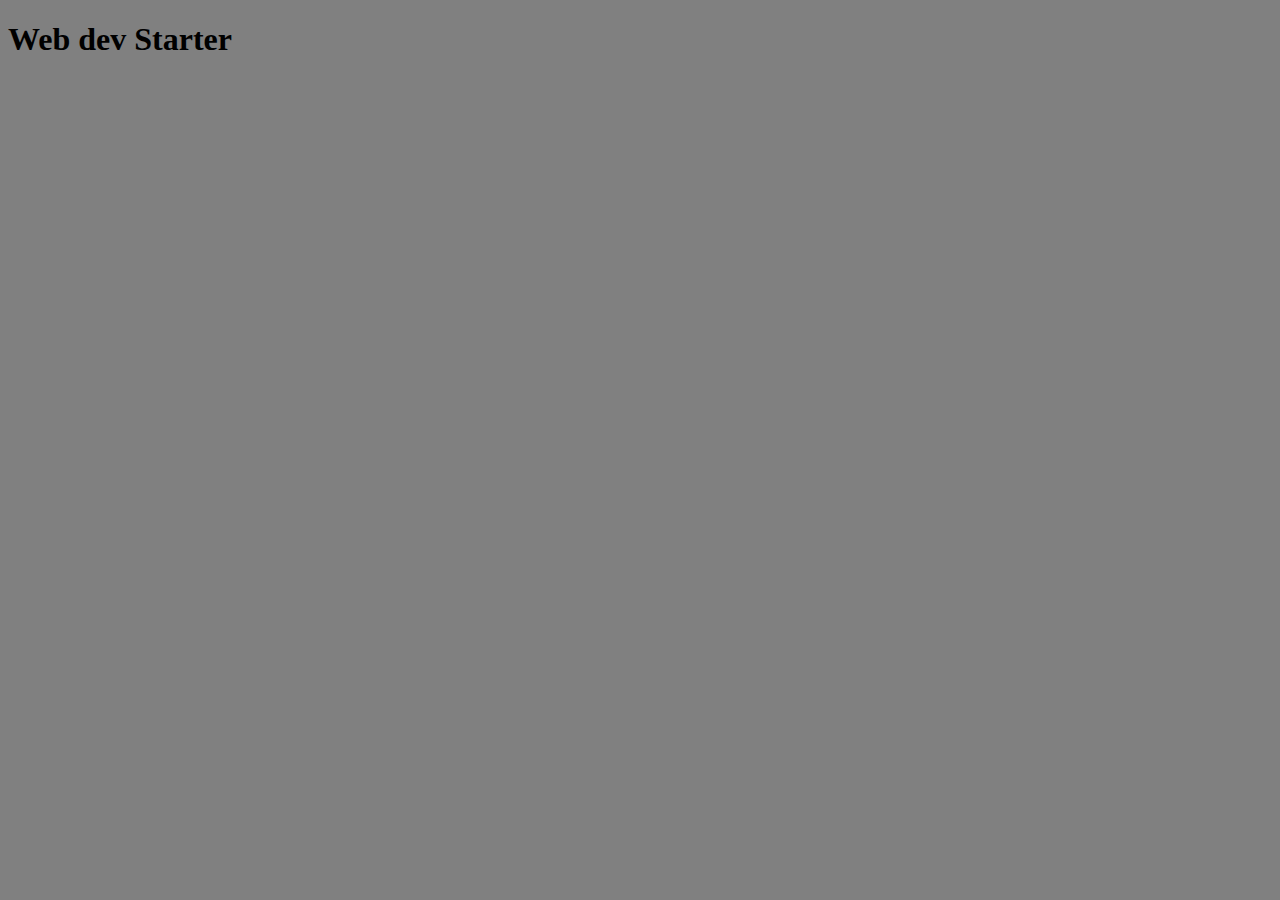
==== index.html @ c0913a9a "Initial commit" ====
<!DOCTYPE html>


<html lang="en">
<head>
    <meta charset="UTF-8">
    <meta name="viewport" content="width=device-width, initial-scale=1.0">
    <title>Web Dev Starter</title>
    <!-- Stylesheet -->
     <link rel="stylesheet" href="style.css">
     <!-- Faviocns -->
     <link rel="icon" type="image/png" href="/favicons/favicon-48x48.png" sizes="48x48" />
     <link rel="icon" type="image/svg+xml" href="/favicons/favicon.svg" />
     <link rel="shortcut icon" href="/favicons/favicon.ico" />
     <link rel="apple-touch-icon" sizes="180x180" href="/favicons/apple-touch-icon.png" />
     <meta name="apple-mobile-web-app-title" content="WebDevStarter" />
     <link rel="manifest" href="/favicons/site.webmanifest" />
     <!-- javaScript -->
        <script src="script.js"></script>
        </script>

 <body>
    <h1>Web dev Starter</h1>     
</body>
</html>
---- style.css ----
body{

    background: gray;
    
}
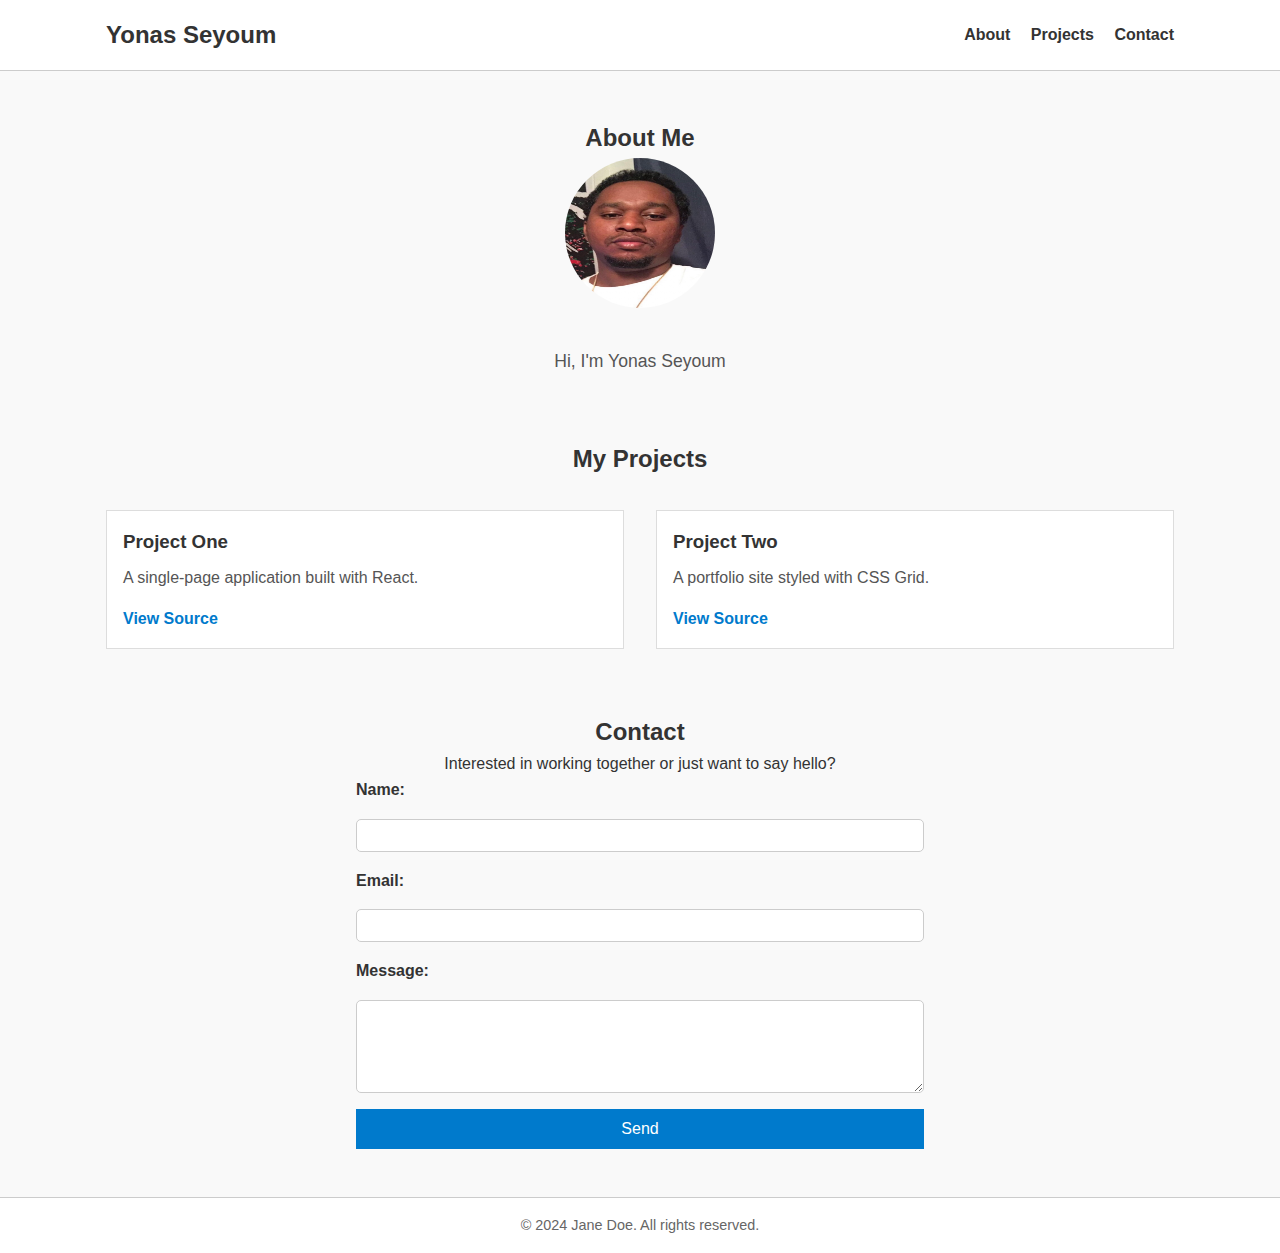
==== commit e041ce00: "first push" ====
--- a/index.html
+++ b/index.html
@@ -1,25 +1,69 @@
 <!DOCTYPE html>
-
-
 <html lang="en">
 <head>
-    <meta charset="UTF-8">
-    <meta name="viewport" content="width=device-width, initial-scale=1.0">
-    <title>Web Dev Starter</title>
-    <!-- Stylesheet -->
-     <link rel="stylesheet" href="style.css">
-     <!-- Faviocns -->
-     <link rel="icon" type="image/png" href="/favicons/favicon-48x48.png" sizes="48x48" />
-     <link rel="icon" type="image/svg+xml" href="/favicons/favicon.svg" />
-     <link rel="shortcut icon" href="/favicons/favicon.ico" />
-     <link rel="apple-touch-icon" sizes="180x180" href="/favicons/apple-touch-icon.png" />
-     <meta name="apple-mobile-web-app-title" content="WebDevStarter" />
-     <link rel="manifest" href="/favicons/site.webmanifest" />
-     <!-- javaScript -->
-        <script src="script.js"></script>
-        </script>
+  <meta charset="UTF-8" />
+  <meta name="viewport" content="width=device-width, initial-scale=1.0"/>
+  <title>My Personal Site</title>
+  <link href="style.css" rel="stylesheet" />
 
- <body>
-    <h1>Web dev Starter</h1>     
+</head>
+<body>
+  <header>
+    <nav>
+      <h1>Yonas Seyoum</h1>
+      <ul>
+        <li><a href="#about">About</a></li>
+        <li><a href="#work">Projects</a></li>
+        <li><a href="#contact">Contact</a></li>
+      </ul>
+    </nav>
+  </header>
+
+  <main>
+    <section id="about">
+      <h2>About Me</h2>
+      <img src="pic.jpeg" alt="Portrait" class="profile-pic"/>
+      <p>
+        Hi, I'm Yonas Seyoum
+      </p>
+    </section>
+
+    <section id="work">
+      <h2>My Projects</h2>
+      <div class="projects-grid">
+        <article class="project">
+          <h3>Project One</h3>
+          <p>A single-page application built with React.</p>
+          <a href="https://github.com/janedoe/project-one">View Source</a>
+        </article>
+        <article class="project">
+          <h3>Project Two</h3>
+          <p>A portfolio site styled with CSS Grid.</p>
+          <a href="https://github.com/janedoe/project-two">View Source</a>
+        </article>
+      </div>
+    </section>
+
+    <section id="contact">
+      <h2>Contact</h2>
+      <p>Interested in working together or just want to say hello?</p>
+      <form action="https://example.com/submit-form" method="POST">
+        <label for="name">Name:</label>
+        <input type="text" id="name" name="name" required/>
+
+        <label for="email">Email:</label>
+        <input type="email" id="email" name="email" required/>
+
+        <label for="message">Message:</label>
+        <textarea id="message" name="message" rows="5" required></textarea>
+
+        <button type="submit">Send</button>
+      </form>
+    </section>
+  </main>
+
+  <footer>
+    <p>© 2024 Jane Doe. All rights reserved.</p>
+  </footer>
 </body>
-</html>+</html>
--- a/style.css
+++ b/style.css
@@ -1,5 +1,188 @@
-body{
-
-    background: gray;
-    
-}+/* Global reset and base styling */
+* {
+    box-sizing: border-box;
+    margin: 0;
+    padding: 0;
+  }
+  
+  body {
+    font-family: Arial, sans-serif;
+    color: #333;
+    background: #f9f9f9;
+    line-height: 1.6;
+  }
+  
+  /* Header and Navigation */
+  header {
+    background: #fff;
+    border-bottom: 1px solid #ccc;
+  }
+  
+  nav {
+    display: flex;
+    justify-content: space-between;
+    align-items: center;
+    max-width: 1100px;
+    margin: 0 auto;
+    padding: 1rem;
+  }
+  
+  nav h1 {
+    font-size: 1.5rem;
+    font-weight: bold;
+  }
+  
+  nav ul {
+    list-style: none;
+  }
+  
+  nav ul li {
+    display: inline-block;
+    margin-left: 1rem;
+  }
+  
+  nav a {
+    text-decoration: none;
+    color: #333;
+    font-weight: bold;
+  }
+  
+  nav a:hover {
+    color: #007ACC;
+  }
+  
+  /* About Section */
+  #about {
+    max-width: 800px;
+    margin: 2rem auto;
+    text-align: center;
+    padding: 1rem;
+  }
+  
+  #about .profile-pic {
+    width: 150px;
+    height: 150px;
+    border-radius: 50%;
+    margin-bottom: 1rem;
+  }
+  
+  #about p {
+    font-size: 1.1rem;
+    margin-top: 1rem;
+    color: #555;
+  }
+  
+  /* Projects Section */
+  #work {
+    max-width: 1100px;
+    margin: 2rem auto;
+    padding: 1rem;
+  }
+  
+  #work h2 {
+    text-align: center;
+    margin-bottom: 2rem;
+  }
+  
+  .projects-grid {
+    display: grid;
+    grid-template-columns: repeat(auto-fit, minmax(250px, 1fr));
+    gap: 2rem;
+  }
+  
+  .project {
+    background: #fff;
+    border: 1px solid #ddd;
+    padding: 1rem;
+    transition: transform 0.2s;
+  }
+  
+  .project:hover {
+    transform: translateY(-5px);
+  }
+  
+  .project h3 {
+    margin-bottom: 0.5rem;
+  }
+  
+  .project p {
+    margin-bottom: 1rem;
+    color: #555;
+  }
+  
+  .project a {
+    text-decoration: none;
+    color: #007ACC;
+    font-weight: bold;
+  }
+  
+  /* Contact Section */
+  #contact {
+    max-width: 600px;
+    margin: 2rem auto;
+    padding: 1rem;
+    text-align: center;
+  }
+  
+  #contact form {
+    display: flex;
+    flex-direction: column;
+    gap: 1rem;
+  }
+  
+  #contact label {
+    text-align: left;
+    font-weight: bold;
+  }
+  
+  #contact input,
+  #contact textarea {
+    padding: 0.5rem;
+    border: 1px solid #ccc;
+    border-radius: 5px;
+  }
+  
+  #contact button {
+    padding: 0.7rem;
+    border: none;
+    background: #007ACC;
+    color: #fff;
+    font-size: 1rem;
+    cursor: pointer;
+  }
+  
+  #contact button:hover {
+    background: #005ea2;
+  }
+  
+  /* Footer */
+  footer {
+    text-align: center;
+    padding: 1rem;
+    background: #fff;
+    border-top: 1px solid #ccc;
+    margin-top: 2rem;
+  }
+  
+  footer p {
+    font-size: 0.9rem;
+    color: #666;
+  }
+  
+  /* Responsive Adjustments */
+  @media (max-width: 600px) {
+    nav ul li {
+      display: block;
+      margin: 0.5rem 0;
+    }
+  
+    #about .profile-pic {
+      width: 100px;
+      height: 100px;
+    }
+  
+    #contact form {
+      gap: 0.5rem;
+    }
+  }
+  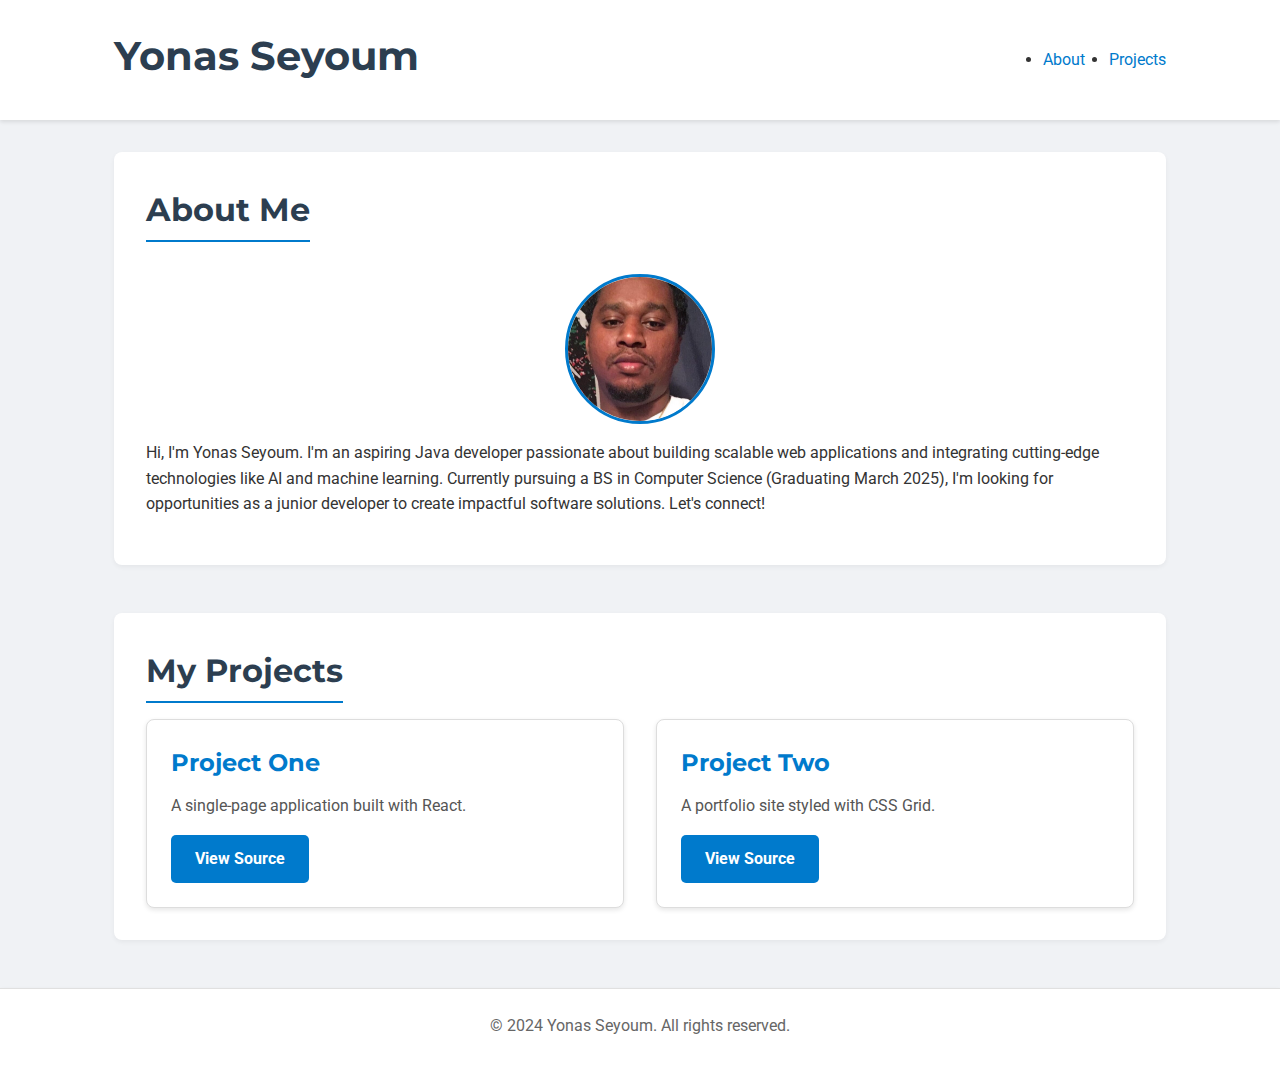
==== commit c5b88c10: "updatedHtml" ====
--- a/index.html
+++ b/index.html
@@ -3,18 +3,261 @@
 <head>
   <meta charset="UTF-8" />
   <meta name="viewport" content="width=device-width, initial-scale=1.0"/>
-  <title>My Personal Site</title>
-  <link href="style.css" rel="stylesheet" />
-
+  <title>Yonas Seyoum - Portfolio</title>
+  
+  <!-- Embedded CSS -->
+  <style>
+    /* Import Google Fonts */
+    @import url('https://fonts.googleapis.com/css2?family=Roboto:wght@400;700&family=Montserrat:wght@700&display=swap');
+
+    /* Global Reset and Base Styling */
+    * {
+      box-sizing: border-box;
+      margin: 0;
+      padding: 0;
+    }
+    
+    body {
+      font-family: 'Roboto', sans-serif;
+      color: #333;
+      background: #f0f2f5;
+      line-height: 1.6;
+    }
+
+    /* Typography and Color Scheme */
+    h1, h2, h3 {
+      font-family: 'Montserrat', sans-serif;
+      color: #2c3e50;
+    }
+
+    h1 {
+      font-size: 2.5rem;
+      margin-bottom: 0.5rem;
+    }
+
+    h2 {
+      font-size: 2rem;
+      margin-bottom: 1rem;
+      border-bottom: 2px solid #007ACC;
+      display: inline-block;
+      padding-bottom: 0.3rem;
+    }
+
+    h3 {
+      font-size: 1.5rem;
+      margin-bottom: 0.7rem;
+      color: #007ACC;
+    }
+
+    a {
+      color: #007ACC;
+      transition: color 0.3s ease;
+      text-decoration: none;
+    }
+
+    a:hover {
+      color: #005fa3;
+    }
+
+    /* Layout Enhancements */
+    header, footer {
+      background: #fff;
+      padding: 1.5rem 0;
+      box-shadow: 0 2px 4px rgba(0, 0, 0, 0.1);
+    }
+
+    nav {
+      display: flex;
+      justify-content: space-between;
+      align-items: center;
+      max-width: 1100px;
+      margin: 0 auto;
+      padding: 0 1.5rem;
+    }
+
+    #nav-toggle {
+      display: none;
+      background: none;
+      border: none;
+      font-size: 1.5rem;
+      cursor: pointer;
+      color: #007ACC;
+    }
+
+    nav ul {
+      display: flex;
+      gap: 1.5rem;
+    }
+
+    main {
+      max-width: 1100px;
+      margin: 2rem auto;
+      padding: 0 1.5rem;
+    }
+
+    section {
+      margin-bottom: 3rem;
+      background: #fff;
+      padding: 2rem;
+      border-radius: 8px;
+      box-shadow: 0 2px 5px rgba(0,0,0,0.05);
+    }
+
+    footer {
+      border-top: 1px solid #e0e0e0;
+      text-align: center;
+      font-size: 0.9rem;
+      color: #666;
+    }
+
+    /* Visual Hierarchy and Spacing */
+    p {
+      font-size: 1rem;
+      margin-bottom: 1rem;
+    }
+
+    .profile-pic {
+      width: 150px;
+      height: 150px;
+      border-radius: 50%;
+      object-fit: cover;
+      border: 3px solid #007ACC;
+      margin: 1rem auto;
+      display: block;
+      transition: transform 0.3s ease;
+    }
+
+    .profile-pic:hover {
+      transform: scale(1.05);
+    }
+
+    .projects-grid {
+      display: grid;
+      grid-template-columns: repeat(auto-fit, minmax(280px, 1fr));
+      gap: 2rem;
+    }
+
+    .project {
+      background: #fff;
+      border: 1px solid #ddd;
+      padding: 1.5rem;
+      border-radius: 8px;
+      box-shadow: 0 2px 5px rgba(0,0,0,0.1);
+      transition: transform 0.3s ease, box-shadow 0.3s ease;
+    }
+
+    .project:hover {
+      transform: translateY(-5px);
+      box-shadow: 0 4px 10px rgba(0,0,0,0.15);
+    }
+
+    .project p {
+      margin-bottom: 1rem;
+      color: #555;
+    }
+
+    /* Interactive Elements */
+    button, .project a {
+      display: inline-block;
+      padding: 0.7rem 1.5rem;
+      background: #007ACC;
+      color: #fff;
+      border: none;
+      border-radius: 5px;
+      text-decoration: none;
+      font-weight: bold;
+      cursor: pointer;
+      transition: background 0.3s ease, transform 0.3s ease;
+    }
+
+    button:hover, .project a:hover {
+      background: #005fa3;
+      transform: scale(1.05);
+    }
+
+    /* Form Elements */
+    input, textarea {
+      width: 100%;
+      padding: 0.8rem;
+      border: 1px solid #ccc;
+      border-radius: 5px;
+      font-size: 1rem;
+      transition: border-color 0.3s ease;
+    }
+
+    input:focus, textarea:focus {
+      border-color: #007ACC;
+      outline: none;
+    }
+
+    /* Additional Enhancements */
+    html {
+      scroll-behavior: smooth;
+    }
+
+    /* Responsive Design Improvements */
+
+    /* Navigation Toggle for Mobile */
+    @media (max-width: 768px) {
+      nav ul {
+        flex-direction: column;
+        align-items: center;
+        display: none;
+        width: 100%;
+      }
+
+      nav ul.open {
+        display: flex;
+      }
+
+      #nav-toggle {
+        display: block;
+      }
+
+      .projects-grid {
+        grid-template-columns: 1fr;
+      }
+    }
+
+    /* Adjust Font Sizes on Smaller Screens */
+    @media (max-width: 600px) {
+      h1 {
+        font-size: 2rem;
+      }
+
+      h2 {
+        font-size: 1.75rem;
+      }
+
+      h3 {
+        font-size: 1.3rem;
+      }
+
+      button, .project a {
+        padding: 0.6rem 1.2rem;
+        font-size: 0.9rem;
+      }
+
+      main {
+        margin: 1rem;
+        padding: 0 1rem;
+      }
+
+      section {
+        padding: 1rem;
+      }
+    }
+  </style>
 </head>
 <body>
   <header>
     <nav>
       <h1>Yonas Seyoum</h1>
+      <button id="nav-toggle" aria-label="Toggle navigation">&#9776;</button> <!-- Hamburger Icon -->
       <ul>
         <li><a href="#about">About</a></li>
         <li><a href="#work">Projects</a></li>
-        <li><a href="#contact">Contact</a></li>
+        <!-- Removed Contact link as per previous instructions -->
       </ul>
     </nav>
   </header>
@@ -22,9 +265,9 @@
   <main>
     <section id="about">
       <h2>About Me</h2>
-      <img src="pic.jpeg" alt="Portrait" class="profile-pic"/>
+      <img src="pic.jpeg" alt="Portrait of Yonas Seyoum" class="profile-pic"/>
       <p>
-        Hi, I'm Yonas Seyoum
+        Hi, I'm Yonas Seyoum. I'm an aspiring Java developer passionate about building scalable web applications and integrating cutting-edge technologies like AI and machine learning. Currently pursuing a BS in Computer Science (Graduating March 2025), I'm looking for opportunities as a junior developer to create impactful software solutions. Let's connect!
       </p>
     </section>
 
@@ -41,29 +284,25 @@
           <p>A portfolio site styled with CSS Grid.</p>
           <a href="https://github.com/janedoe/project-two">View Source</a>
         </article>
+        <!-- Add more projects as needed -->
       </div>
     </section>
-
-    <section id="contact">
-      <h2>Contact</h2>
-      <p>Interested in working together or just want to say hello?</p>
-      <form action="https://example.com/submit-form" method="POST">
-        <label for="name">Name:</label>
-        <input type="text" id="name" name="name" required/>
-
-        <label for="email">Email:</label>
-        <input type="email" id="email" name="email" required/>
-
-        <label for="message">Message:</label>
-        <textarea id="message" name="message" rows="5" required></textarea>
-
-        <button type="submit">Send</button>
-      </form>
-    </section>
   </main>
 
   <footer>
-    <p>© 2024 Jane Doe. All rights reserved.</p>
+    <p>© 2024 Yonas Seyoum. All rights reserved.</p>
   </footer>
+
+  <!-- Responsive Navigation Toggle Script -->
+  <script>
+    document.addEventListener('DOMContentLoaded', () => {
+      const navToggle = document.getElementById('nav-toggle');
+      const navUl = document.querySelector('nav ul');
+
+      navToggle.addEventListener('click', () => {
+        navUl.classList.toggle('open');
+      });
+    });
+  </script>
 </body>
 </html>
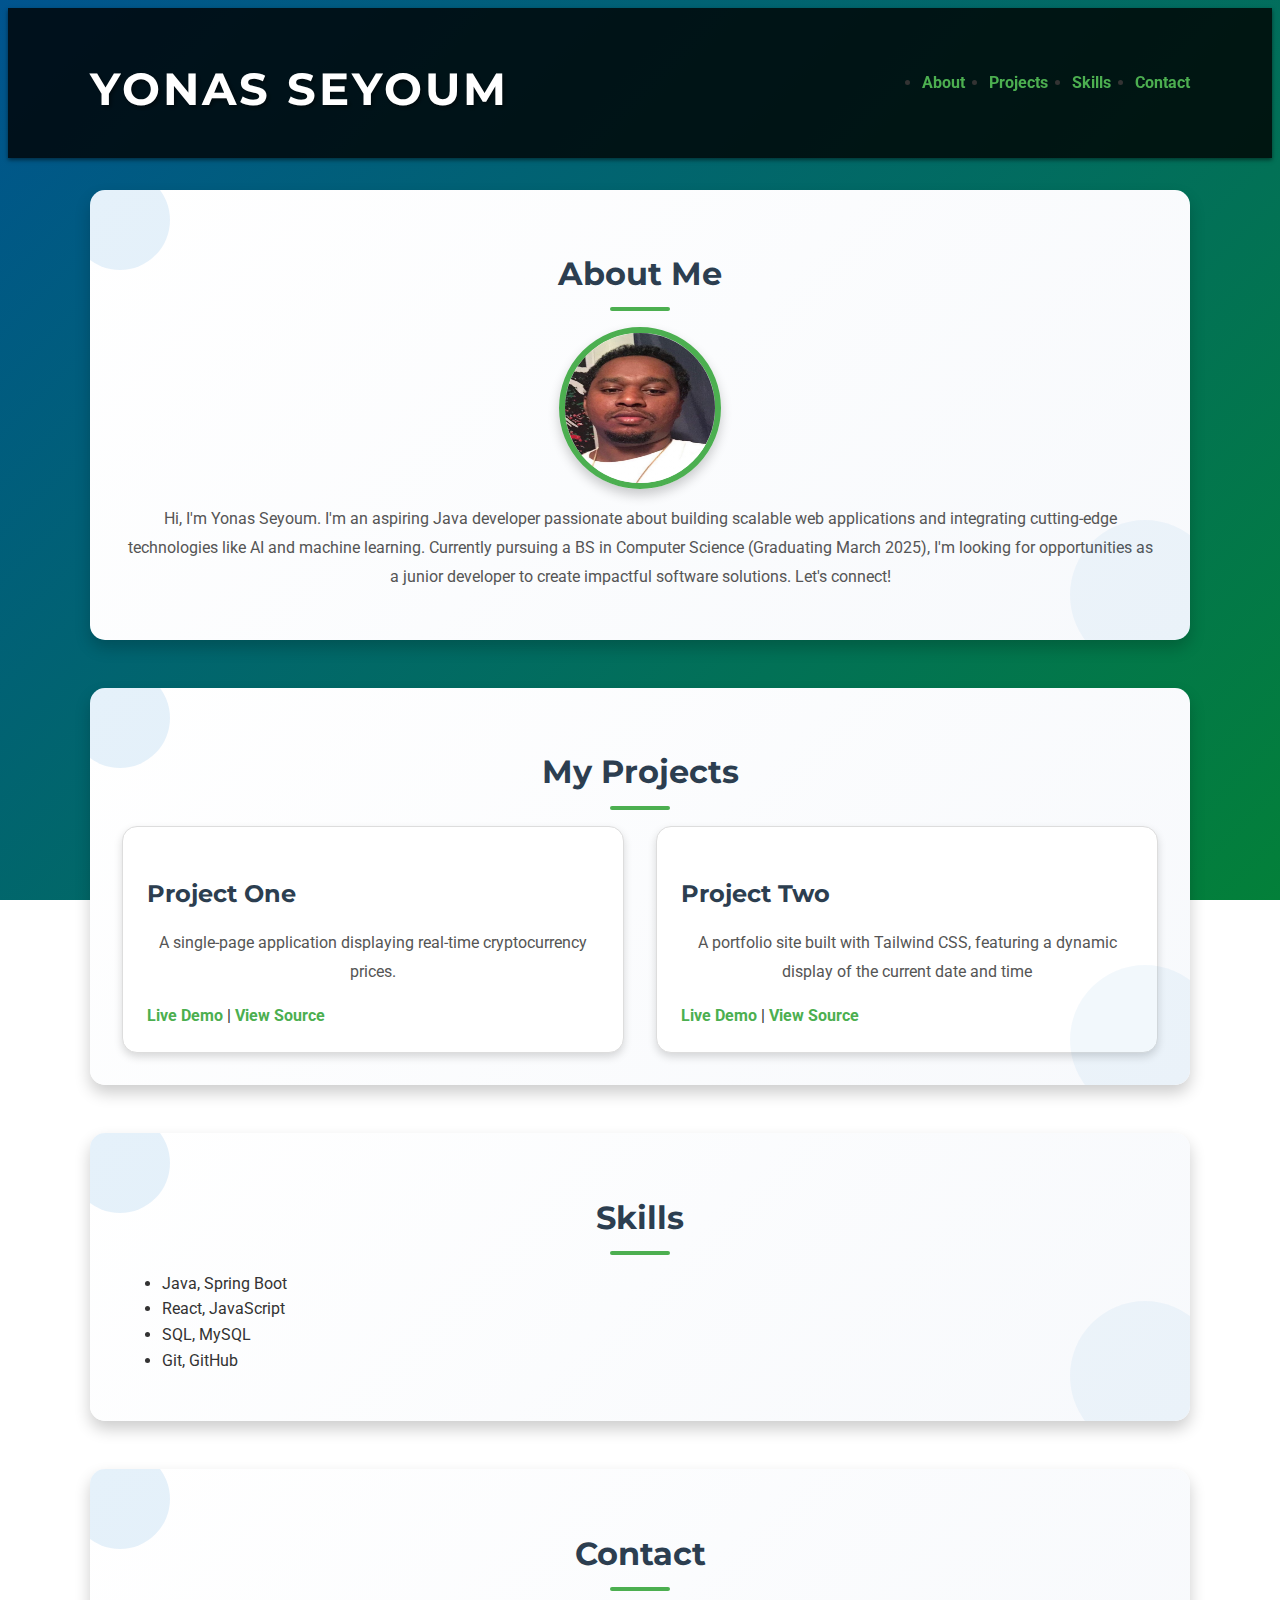
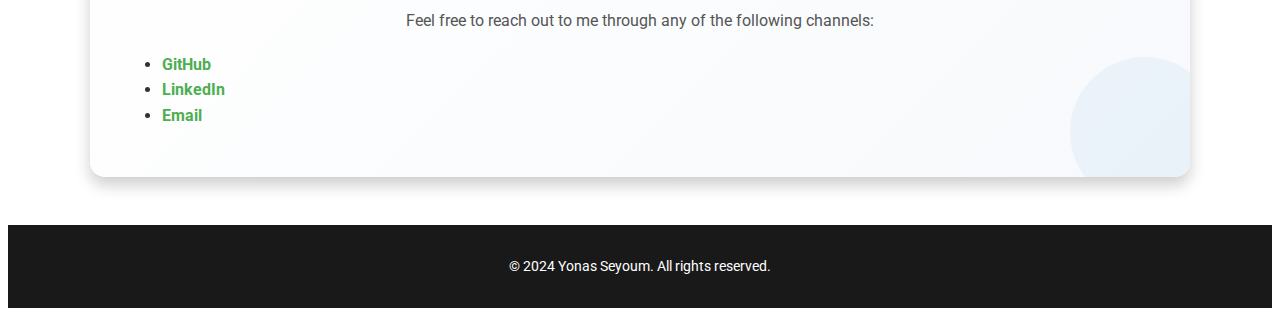
==== commit ab9a2b9d: "fixed" ====
--- a/index.html
+++ b/index.html
@@ -2,262 +2,21 @@
 <html lang="en">
 <head>
   <meta charset="UTF-8" />
-  <meta name="viewport" content="width=device-width, initial-scale=1.0"/>
+  <meta name="viewport" content="width=device-width, initial-scale=1.0" />
+  <meta name="description" content="Portfolio of Yonas Seyoum, aspiring Java developer. Explore my projects and professional journey." />
   <title>Yonas Seyoum - Portfolio</title>
-  
-  <!-- Embedded CSS -->
-  <style>
-    /* Import Google Fonts */
-    @import url('https://fonts.googleapis.com/css2?family=Roboto:wght@400;700&family=Montserrat:wght@700&display=swap');
-
-    /* Global Reset and Base Styling */
-    * {
-      box-sizing: border-box;
-      margin: 0;
-      padding: 0;
-    }
-    
-    body {
-      font-family: 'Roboto', sans-serif;
-      color: #333;
-      background: #f0f2f5;
-      line-height: 1.6;
-    }
-
-    /* Typography and Color Scheme */
-    h1, h2, h3 {
-      font-family: 'Montserrat', sans-serif;
-      color: #2c3e50;
-    }
-
-    h1 {
-      font-size: 2.5rem;
-      margin-bottom: 0.5rem;
-    }
-
-    h2 {
-      font-size: 2rem;
-      margin-bottom: 1rem;
-      border-bottom: 2px solid #007ACC;
-      display: inline-block;
-      padding-bottom: 0.3rem;
-    }
-
-    h3 {
-      font-size: 1.5rem;
-      margin-bottom: 0.7rem;
-      color: #007ACC;
-    }
-
-    a {
-      color: #007ACC;
-      transition: color 0.3s ease;
-      text-decoration: none;
-    }
-
-    a:hover {
-      color: #005fa3;
-    }
-
-    /* Layout Enhancements */
-    header, footer {
-      background: #fff;
-      padding: 1.5rem 0;
-      box-shadow: 0 2px 4px rgba(0, 0, 0, 0.1);
-    }
-
-    nav {
-      display: flex;
-      justify-content: space-between;
-      align-items: center;
-      max-width: 1100px;
-      margin: 0 auto;
-      padding: 0 1.5rem;
-    }
-
-    #nav-toggle {
-      display: none;
-      background: none;
-      border: none;
-      font-size: 1.5rem;
-      cursor: pointer;
-      color: #007ACC;
-    }
-
-    nav ul {
-      display: flex;
-      gap: 1.5rem;
-    }
-
-    main {
-      max-width: 1100px;
-      margin: 2rem auto;
-      padding: 0 1.5rem;
-    }
-
-    section {
-      margin-bottom: 3rem;
-      background: #fff;
-      padding: 2rem;
-      border-radius: 8px;
-      box-shadow: 0 2px 5px rgba(0,0,0,0.05);
-    }
-
-    footer {
-      border-top: 1px solid #e0e0e0;
-      text-align: center;
-      font-size: 0.9rem;
-      color: #666;
-    }
-
-    /* Visual Hierarchy and Spacing */
-    p {
-      font-size: 1rem;
-      margin-bottom: 1rem;
-    }
-
-    .profile-pic {
-      width: 150px;
-      height: 150px;
-      border-radius: 50%;
-      object-fit: cover;
-      border: 3px solid #007ACC;
-      margin: 1rem auto;
-      display: block;
-      transition: transform 0.3s ease;
-    }
-
-    .profile-pic:hover {
-      transform: scale(1.05);
-    }
-
-    .projects-grid {
-      display: grid;
-      grid-template-columns: repeat(auto-fit, minmax(280px, 1fr));
-      gap: 2rem;
-    }
-
-    .project {
-      background: #fff;
-      border: 1px solid #ddd;
-      padding: 1.5rem;
-      border-radius: 8px;
-      box-shadow: 0 2px 5px rgba(0,0,0,0.1);
-      transition: transform 0.3s ease, box-shadow 0.3s ease;
-    }
-
-    .project:hover {
-      transform: translateY(-5px);
-      box-shadow: 0 4px 10px rgba(0,0,0,0.15);
-    }
-
-    .project p {
-      margin-bottom: 1rem;
-      color: #555;
-    }
-
-    /* Interactive Elements */
-    button, .project a {
-      display: inline-block;
-      padding: 0.7rem 1.5rem;
-      background: #007ACC;
-      color: #fff;
-      border: none;
-      border-radius: 5px;
-      text-decoration: none;
-      font-weight: bold;
-      cursor: pointer;
-      transition: background 0.3s ease, transform 0.3s ease;
-    }
-
-    button:hover, .project a:hover {
-      background: #005fa3;
-      transform: scale(1.05);
-    }
-
-    /* Form Elements */
-    input, textarea {
-      width: 100%;
-      padding: 0.8rem;
-      border: 1px solid #ccc;
-      border-radius: 5px;
-      font-size: 1rem;
-      transition: border-color 0.3s ease;
-    }
-
-    input:focus, textarea:focus {
-      border-color: #007ACC;
-      outline: none;
-    }
-
-    /* Additional Enhancements */
-    html {
-      scroll-behavior: smooth;
-    }
-
-    /* Responsive Design Improvements */
-
-    /* Navigation Toggle for Mobile */
-    @media (max-width: 768px) {
-      nav ul {
-        flex-direction: column;
-        align-items: center;
-        display: none;
-        width: 100%;
-      }
-
-      nav ul.open {
-        display: flex;
-      }
-
-      #nav-toggle {
-        display: block;
-      }
-
-      .projects-grid {
-        grid-template-columns: 1fr;
-      }
-    }
-
-    /* Adjust Font Sizes on Smaller Screens */
-    @media (max-width: 600px) {
-      h1 {
-        font-size: 2rem;
-      }
-
-      h2 {
-        font-size: 1.75rem;
-      }
-
-      h3 {
-        font-size: 1.3rem;
-      }
-
-      button, .project a {
-        padding: 0.6rem 1.2rem;
-        font-size: 0.9rem;
-      }
-
-      main {
-        margin: 1rem;
-        padding: 0 1rem;
-      }
-
-      section {
-        padding: 1rem;
-      }
-    }
-  </style>
+  <link rel="stylesheet" href="style.css">
 </head>
 <body>
   <header>
     <nav>
       <h1>Yonas Seyoum</h1>
-      <button id="nav-toggle" aria-label="Toggle navigation">&#9776;</button> <!-- Hamburger Icon -->
+      <button id="nav-toggle" aria-label="Toggle navigation">&#9776;</button>
       <ul>
         <li><a href="#about">About</a></li>
         <li><a href="#work">Projects</a></li>
-        <!-- Removed Contact link as per previous instructions -->
+        <li><a href="#skills">Skills</a></li>
+        <li><a href="#contact">Contact</a></li>
       </ul>
     </nav>
   </header>
@@ -265,7 +24,7 @@
   <main>
     <section id="about">
       <h2>About Me</h2>
-      <img src="pic.jpeg" alt="Portrait of Yonas Seyoum" class="profile-pic"/>
+      <img src="pic.jpeg" alt="Portrait of Yonas Seyoum" class="profile-pic" />
       <p>
         Hi, I'm Yonas Seyoum. I'm an aspiring Java developer passionate about building scalable web applications and integrating cutting-edge technologies like AI and machine learning. Currently pursuing a BS in Computer Science (Graduating March 2025), I'm looking for opportunities as a junior developer to create impactful software solutions. Let's connect!
       </p>
@@ -276,16 +35,39 @@
       <div class="projects-grid">
         <article class="project">
           <h3>Project One</h3>
-          <p>A single-page application built with React.</p>
-          <a href="https://github.com/janedoe/project-one">View Source</a>
+          <p>A single-page application displaying real-time cryptocurrency prices.</p>
+          <a href="https://price-astro.vercel.app" target="_blank">Live Demo</a> | 
+          <a href="https://github.com/Seyoumyonas/Price_Astro" target="_blank">View Source</a>
         </article>
+        
         <article class="project">
           <h3>Project Two</h3>
-          <p>A portfolio site styled with CSS Grid.</p>
-          <a href="https://github.com/janedoe/project-two">View Source</a>
+          <p>A portfolio site built with Tailwind CSS, featuring a dynamic display of the current date and time</p>
+          <a href="https://tail-wind-proj2.vercel.app/" target="_blank">Live Demo</a> | 
+          <a href="https://github.com/Seyoumyonas/TailWind_Proj2" target="_blank">View Source</a>
         </article>
-        <!-- Add more projects as needed -->
+        
       </div>
+    </section>
+
+    <section id="skills">
+      <h2>Skills</h2>
+      <ul class="skills-list">
+        <li>Java, Spring Boot</li>
+        <li>React, JavaScript</li>
+        <li>SQL, MySQL</li>
+        <li>Git, GitHub</li>
+      </ul>
+    </section>
+
+    <section id="contact">
+      <h2>Contact</h2>
+      <p>Feel free to reach out to me through any of the following channels:</p>
+      <ul>
+        <li><a href="https://github.com/Seyoumyonas">GitHub</a></li>
+        <li><a href="https://www.linkedin.com/in/yonas-seyoum/">LinkedIn</a></li>
+        <li><a href="mailto:yonasseyoum@email.com">Email</a></li>
+      </ul>
     </section>
   </main>
 
@@ -293,16 +75,6 @@
     <p>© 2024 Yonas Seyoum. All rights reserved.</p>
   </footer>
 
-  <!-- Responsive Navigation Toggle Script -->
-  <script>
-    document.addEventListener('DOMContentLoaded', () => {
-      const navToggle = document.getElementById('nav-toggle');
-      const navUl = document.querySelector('nav ul');
-
-      navToggle.addEventListener('click', () => {
-        navUl.classList.toggle('open');
-      });
-    });
-  </script>
+  <script src="script.js"></script>
 </body>
 </html>
--- a/style.css
+++ b/style.css
@@ -0,0 +1,230 @@
+@import url('https://fonts.googleapis.com/css2?family=Roboto:wght@400;700&family=Montserrat:wght@700&display=swap');
+
+/* General Styles */
+body {
+  font-family: 'Roboto', sans-serif;
+  color: #333;
+  background: linear-gradient(135deg, #00548f, #038039); /* Darker gradient */
+  background-attachment: fixed;
+  background-size: cover;
+  line-height: 1.6;
+  scroll-behavior: smooth; /* Smooth scrolling for anchor links */
+}
+
+/* Headings */
+h1, h2, h3 {
+  font-family: 'Montserrat', sans-serif;
+  color: #ffffff; /* Brighter contrast for dark background */
+  margin-bottom: 1rem;
+}
+
+h1 {
+  font-size: 2.8rem;
+  text-align: center;
+  text-transform: uppercase;
+  letter-spacing: 3px;
+  color: #ffffff; /* Bold white for title */
+  text-shadow: 2px 2px 4px rgba(0, 0, 0, 0.5); /* Add depth to the heading */
+}
+
+h2 {
+  font-size: 2rem;
+  text-align: center;
+  position: relative;
+  color: #2c3e50;
+}
+
+h2::after {
+  content: '';
+  display: block;
+  width: 60px;
+  height: 4px;
+  background: #4CAF50;
+  margin: 0.5rem auto;
+  border-radius: 2px;
+}
+
+/* Links */
+a {
+  color: #4CAF50;
+  text-decoration: none;
+  font-weight: bold;
+  transition: color 0.3s ease, transform 0.3s ease;
+}
+
+a:hover {
+  color: #038839;
+  transform: scale(1.1); /* Slight pop effect */
+}
+
+/* Navigation */
+header {
+  background: rgba(0, 0, 0, 0.8); /* Semi-transparent dark header */
+  padding: 1rem 0;
+  box-shadow: 0 2px 4px rgba(0, 0, 0, 0.5);
+  position: sticky;
+  top: 0;
+  z-index: 1000;
+}
+
+nav {
+  display: flex;
+  justify-content: space-between;
+  align-items: center;
+  max-width: 1100px;
+  margin: 0 auto;
+  padding: 0 1.5rem;
+}
+
+nav ul {
+  display: flex;
+  gap: 1.5rem;
+}
+
+#nav-toggle {
+  display: none;
+}
+
+/* Sections */
+main {
+  max-width: 1100px;
+  margin: 2rem auto;
+  padding: 0 1.5rem;
+}
+
+section {
+  margin-bottom: 3rem;
+  background: linear-gradient(135deg, #ffffff, #f7f9fc); /* Light gradient background */
+  padding: 2rem;
+  border-radius: 15px; /* Softer rounded corners */
+  box-shadow: 0 8px 16px rgba(0, 0, 0, 0.2); /* Enhanced shadow for depth */
+  position: relative;
+  overflow: hidden; /* For background shapes */
+}
+
+section::before {
+  content: '';
+  position: absolute;
+  width: 100px;
+  height: 100px;
+  background: rgba(0, 122, 204, 0.1);
+  border-radius: 50%;
+  top: -20px;
+  left: -20px;
+}
+
+section::after {
+  content: '';
+  position: absolute;
+  width: 150px;
+  height: 150px;
+  background: rgba(0, 122, 204, 0.05);
+  border-radius: 50%;
+  bottom: -30px;
+  right: -30px;
+}
+
+/* Typography in Sections */
+section h2 {
+  font-size: 2rem;
+  color: #2c3e50;
+}
+
+section p {
+  text-align: center;
+  font-size: 1rem;
+  line-height: 1.8;
+  color: #555;
+  margin-top: 1rem;
+}
+
+/* Profile Picture */
+.profile-pic {
+  width: 150px;
+  height: 150px;
+  border-radius: 50%;
+  border: 6px solid #4CAF50; /* Green border for emphasis */
+  margin: 1rem auto;
+  display: block;
+  box-shadow: 0 6px 12px rgba(0, 0, 0, 0.2);
+  transition: transform 0.3s ease, box-shadow 0.3s ease;
+}
+
+.profile-pic:hover {
+  transform: scale(1.1); /* More pronounced zoom */
+  box-shadow: 0 10px 20px rgba(0, 0, 0, 0.3);
+}
+
+/* Projects Grid */
+.projects-grid {
+  display: grid;
+  grid-template-columns: repeat(auto-fit, minmax(280px, 1fr));
+  gap: 2rem; /* More spacing between projects */
+}
+
+.project {
+  padding: 1.5rem;
+  background: #ffffff;
+  border: 1px solid #ddd;
+  border-radius: 15px; /* Softer corners */
+  box-shadow: 0 4px 8px rgba(0, 0, 0, 0.15);
+  transition: transform 0.3s ease, box-shadow 0.3s ease, background-color 0.3s ease;
+}
+
+.project:hover {
+  transform: translateY(-5px);
+  box-shadow: 0 8px 16px rgba(0, 0, 0, 0.25);
+  background-color: #f9f9f9;
+}
+
+.project h3 {
+  font-size: 1.5rem;
+  color: #2c3e50;
+  margin-bottom: 0.5rem;
+}
+
+.project p {
+  font-size: 1rem;
+  color: #555;
+}
+
+/* Footer */
+footer {
+  background: rgba(0, 0, 0, 0.9); /* Dark footer to match theme */
+  color: #fff;
+  text-align: center;
+  padding: 1rem;
+  font-size: 0.9rem;
+  margin-top: 1.5rem;
+}
+
+/* Animations */
+@keyframes fadeIn {
+  from {
+    opacity: 0;
+    transform: translateY(20px);
+  }
+  to {
+    opacity: 1;
+    transform: translateY(0);
+  }
+}
+
+section {
+  animation: fadeIn 0.8s ease-in-out;
+}
+
+/* Responsive */
+@media (max-width: 768px) {
+  nav ul {
+    display: none;
+  }
+
+  #nav-toggle {
+    display: block;
+  }
+
+  .projects-grid {
+    grid-template-columns: 1fr;
+  }
+}
